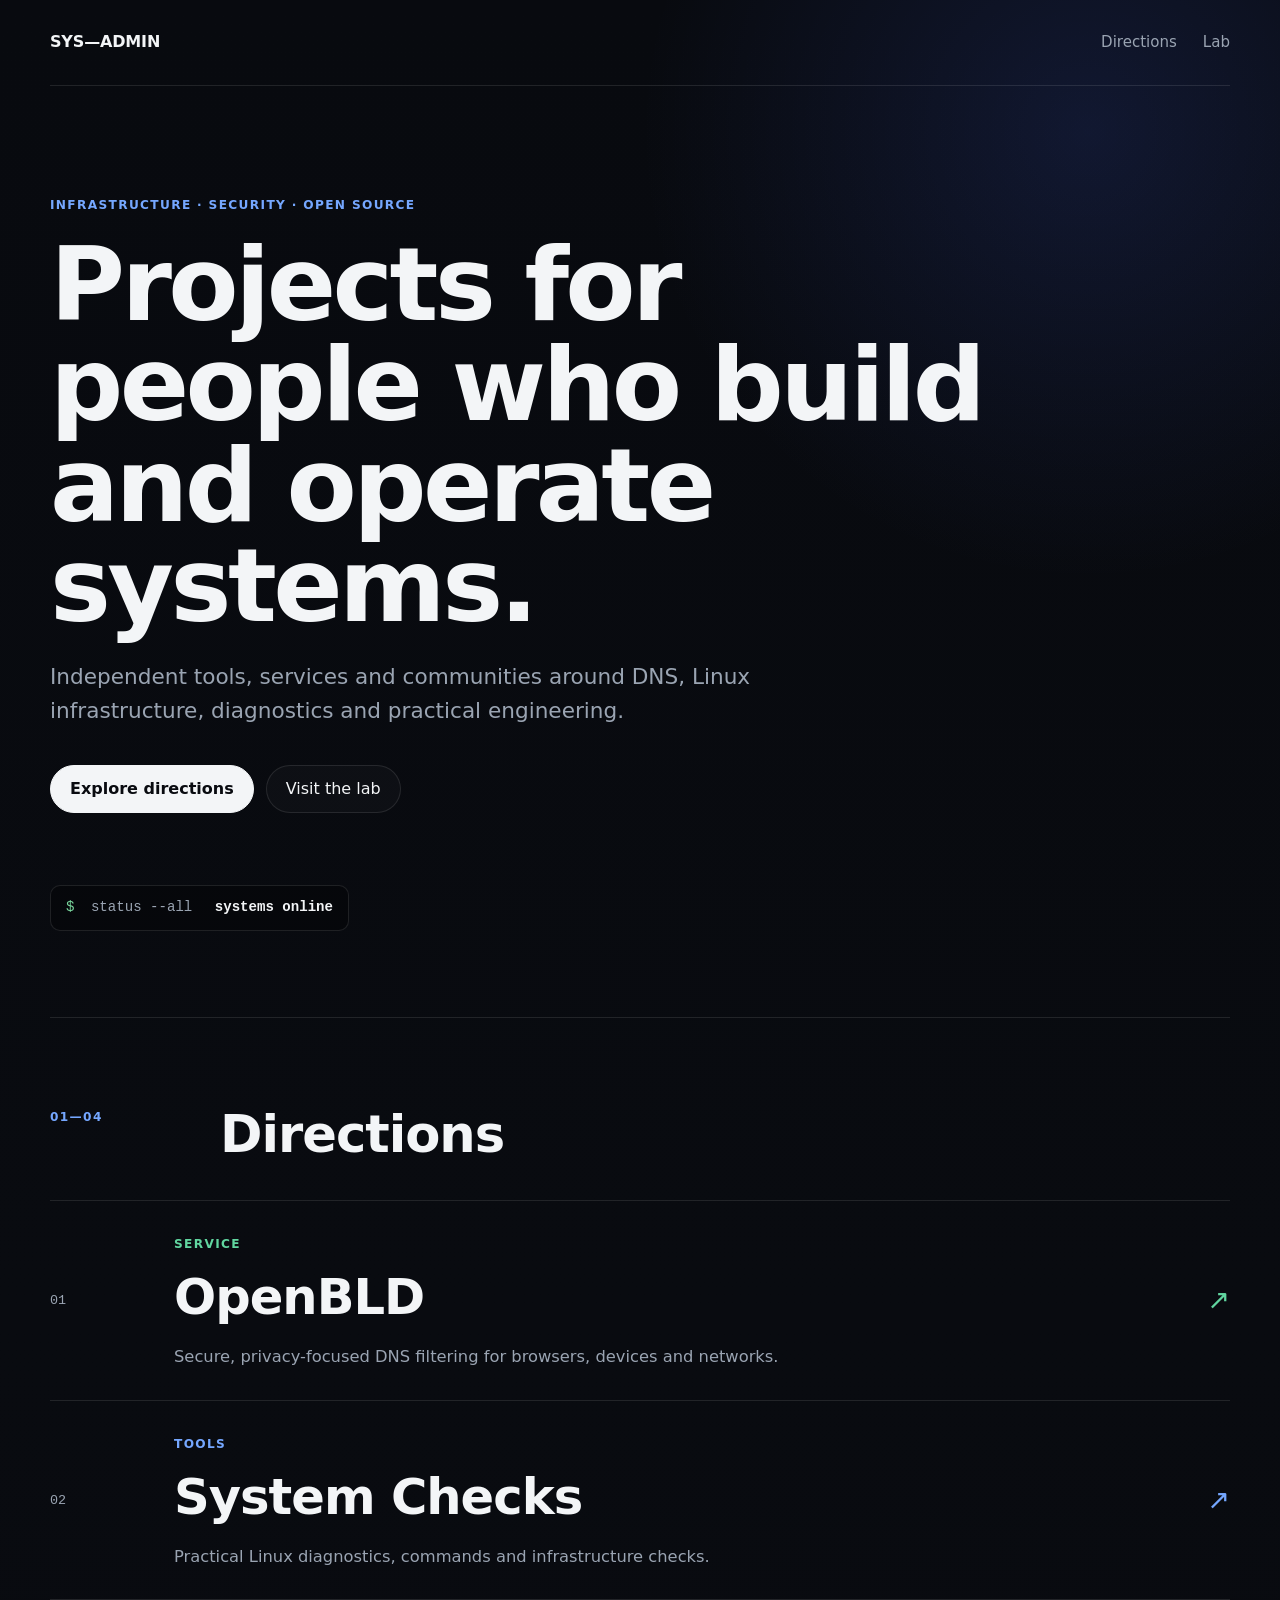
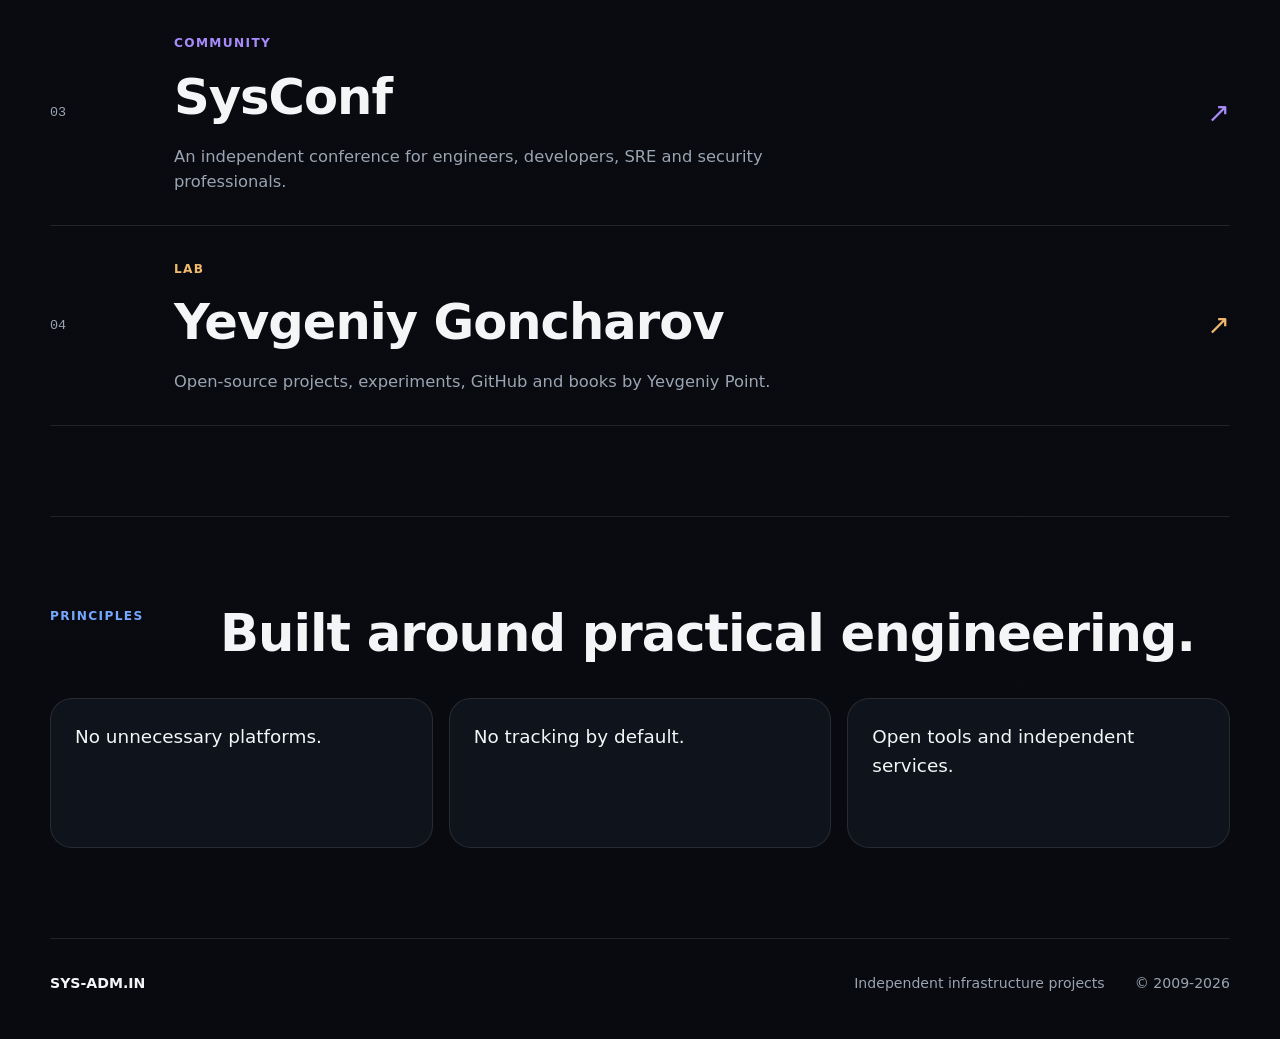
==== index.html @ a9f74b80 "SYS-ADM.IN landing" ====
<!doctype html>
<html lang="en">
<head>
  <meta charset="utf-8">
  <meta name="viewport" content="width=device-width,initial-scale=1">
  <title>SYS—ADMIN · Infrastructure, security and open source</title>
  <meta name="description" content="Independent infrastructure projects focused on DNS, Linux, security, open source and engineering communities.">
  <meta name="theme-color" content="#090b10">
  <link rel="canonical" href="https://sys-adm.in/">
  <meta property="og:type" content="website">
  <meta property="og:title" content="SYS—ADMIN">
  <meta property="og:description" content="Infrastructure projects for people who build and operate systems.">
  <meta property="og:url" content="https://sys-adm.in/">
  <meta name="twitter:card" content="summary_large_image">
  <link rel="stylesheet" href="styles.css">
  <script type="application/ld+json">
  {
    "@context": "https://schema.org",
    "@type": "Organization",
    "name": "SYS-ADMIN",
    "url": "https://sys-adm.in/",
    "sameAs": [
      "https://openbld.net/",
      "https://system-checks.org/",
      "https://sysconf.io/",
      "https://lab.sys-adm.in/"
    ]
  }
  </script>
</head>
<body>
  <header class="site-header shell">
    <a class="brand" href="/" aria-label="SYS-ADMIN home">SYS—ADMIN</a>
    <nav class="nav" aria-label="Primary navigation">
      <a href="#directions">Directions</a>
      <a href="https://lab.sys-adm.in/">Lab</a>
    </nav>
  </header>

  <main>
    <section class="hero shell">
      <div class="eyebrow">Infrastructure · Security · Open Source</div>
      <h1>Projects for people who build and operate systems.</h1>
      <p class="lead">Independent tools, services and communities around DNS, Linux infrastructure, diagnostics and practical engineering.</p>
      <div class="hero-actions">
        <a class="button button-primary" href="#directions">Explore directions</a>
        <a class="button" href="https://lab.sys-adm.in/">Visit the lab</a>
      </div>
      <div class="terminal" aria-hidden="true">
        <span>$</span> status --all
        <strong>systems online</strong>
      </div>
    </section>

    <section id="directions" class="directions shell">
      <div class="section-head">
        <span>01—04</span>
        <h2>Directions</h2>
      </div>

      <div class="direction-list">
        <a class="direction direction-openbld" href="https://openbld.net/">
          <span class="direction-index">01</span>
          <div>
            <span class="direction-kicker">Service</span>
            <h3>OpenBLD</h3>
            <p>Secure, privacy-focused DNS filtering for browsers, devices and networks.</p>
          </div>
          <span class="direction-arrow" aria-hidden="true">↗</span>
        </a>

        <a class="direction direction-checks" href="https://system-checks.org/">
          <span class="direction-index">02</span>
          <div>
            <span class="direction-kicker">Tools</span>
            <h3>System Checks</h3>
            <p>Practical Linux diagnostics, commands and infrastructure checks.</p>
          </div>
          <span class="direction-arrow" aria-hidden="true">↗</span>
        </a>

        <a class="direction direction-sysconf" href="https://sysconf.io/">
          <span class="direction-index">03</span>
          <div>
            <span class="direction-kicker">Community</span>
            <h3>SysConf</h3>
            <p>An independent conference for engineers, developers, SRE and security professionals.</p>
          </div>
          <span class="direction-arrow" aria-hidden="true">↗</span>
        </a>

        <a class="direction direction-lab" href="https://lab.sys-adm.in/">
          <span class="direction-index">04</span>
          <div>
            <span class="direction-kicker">Lab</span>
            <h3>Yevgeniy Goncharov</h3>
            <p>Open-source projects, experiments, GitHub and books by Yevgeniy Point.</p>
          </div>
          <span class="direction-arrow" aria-hidden="true">↗</span>
        </a>
      </div>
    </section>

    <section class="principles shell">
      <div class="section-head">
        <span>Principles</span>
        <h2>Built around practical engineering.</h2>
      </div>
      <div class="principle-grid">
        <p>No unnecessary platforms.</p>
        <p>No tracking by default.</p>
        <p>Open tools and independent services.</p>
      </div>
    </section>
  </main>

  <footer class="site-footer shell">
    <span>SYS-ADM.IN</span>
    <span>Independent infrastructure projects</span>
    <span>© 2009-2026</span>
  </footer>
</body>
</html>
---- styles.css ----
:root {
  color-scheme: dark;
  --bg: #090b10;
  --panel: #0f131b;
  --panel-hover: #141a24;
  --text: #f3f5f7;
  --muted: #9aa4b2;
  --line: rgba(255,255,255,.10);
  --accent: #75a7ff;
  --radius: 22px;
  --shell: 1180px;
}

* { box-sizing: border-box; }
html { scroll-behavior: smooth; }
body {
  margin: 0;
  min-width: 320px;
  background:
    radial-gradient(circle at 85% 5%, rgba(73,108,255,.14), transparent 28rem),
    linear-gradient(180deg, #080a0f 0%, var(--bg) 50%, #080a0f 100%);
  color: var(--text);
  font-family: ui-sans-serif, system-ui, -apple-system, BlinkMacSystemFont, "Segoe UI", sans-serif;
  line-height: 1.55;
  -webkit-font-smoothing: antialiased;
}

a { color: inherit; text-decoration: none; }
.shell { width: min(calc(100% - 40px), var(--shell)); margin-inline: auto; }

.site-header {
  min-height: 86px;
  display: flex;
  align-items: center;
  justify-content: space-between;
  border-bottom: 1px solid var(--line);
}
.brand { font-weight: 820; letter-spacing: -.01em; }
.nav { display: flex; gap: 26px; color: var(--muted); font-size: .94rem; }
.nav a:hover { color: var(--text); }

.hero { padding: 110px 0 86px; }
.eyebrow, .direction-kicker, .section-head > span {
  color: var(--accent);
  text-transform: uppercase;
  letter-spacing: .11em;
  font-size: .76rem;
  font-weight: 760;
}
.hero h1 {
  max-width: 1000px;
  margin: 20px 0 24px;
  font-size: clamp(3.4rem, 8vw, 7.2rem);
  line-height: .98;
  letter-spacing: -.035em;
}
.lead { max-width: 760px; margin: 0; color: var(--muted); font-size: clamp(1.08rem, 2vw, 1.35rem); }
.hero-actions { display: flex; flex-wrap: wrap; gap: 12px; margin-top: 38px; }
.button {
  display: inline-flex;
  align-items: center;
  min-height: 48px;
  padding: 0 19px;
  border: 1px solid var(--line);
  border-radius: 999px;
  color: var(--text);
  background: rgba(255,255,255,.025);
}
.button:hover { border-color: rgba(255,255,255,.25); background: rgba(255,255,255,.06); }
.button-primary { background: var(--text); color: var(--bg); border-color: var(--text); font-weight: 730; }
.terminal {
  margin-top: 72px;
  width: fit-content;
  padding: 12px 15px;
  border: 1px solid var(--line);
  border-radius: 10px;
  color: var(--muted);
  background: rgba(0,0,0,.28);
  font: .88rem/1.4 ui-monospace, SFMono-Regular, Menlo, Consolas, monospace;
}
.terminal span { color: #79d69d; margin-right: 8px; }
.terminal strong { color: var(--text); margin-left: 14px; font-weight: 650; }

.directions, .principles { padding: 90px 0; border-top: 1px solid var(--line); }
.section-head { display: grid; grid-template-columns: 150px 1fr; align-items: start; gap: 20px; margin-bottom: 38px; }
.section-head h2 { margin: 0; font-size: clamp(2rem, 4vw, 3.5rem); line-height: 1.05; letter-spacing: -.02em; }

.direction-list { border-top: 1px solid var(--line); }
.direction {
  --item-accent: var(--accent);
  display: grid;
  grid-template-columns: 100px 1fr 60px;
  gap: 24px;
  align-items: center;
  min-height: 190px;
  padding: 30px 0;
  border-bottom: 1px solid var(--line);
  transition: padding .2s ease, background .2s ease;
}
.direction:hover {
  padding-inline: 24px;
  background: linear-gradient(90deg, color-mix(in srgb, var(--item-accent) 9%, transparent), transparent 72%);
}
.direction-index { color: var(--muted); font: .84rem ui-monospace, SFMono-Regular, Menlo, monospace; }
.direction h3 { margin: 4px 0 8px; font-size: clamp(1.9rem, 4vw, 3.1rem); letter-spacing: -.02em; }
.direction p { max-width: 650px; margin: 0; color: var(--muted); font-size: 1.02rem; }
.direction-kicker { color: var(--item-accent); }
.direction-arrow { justify-self: end; color: var(--item-accent); font-size: 1.7rem; }
.direction-openbld { --item-accent: #61d6a0; }
.direction-checks { --item-accent: #75a7ff; }
.direction-sysconf { --item-accent: #a78bfa; }
.direction-lab { --item-accent: #f0b96d; }

.principle-grid { display: grid; grid-template-columns: repeat(3, 1fr); gap: 16px; }
.principle-grid p {
  min-height: 150px;
  margin: 0;
  padding: 24px;
  border: 1px solid var(--line);
  border-radius: var(--radius);
  background: var(--panel);
  font-size: 1.15rem;
}

.site-footer {
  display: grid;
  grid-template-columns: 1fr auto auto;
  gap: 30px;
  padding: 34px 0 44px;
  border-top: 1px solid var(--line);
  color: var(--muted);
  font-size: .88rem;
}
.site-footer span:first-child { color: var(--text); font-weight: 760; }

@media (max-width: 760px) {
  .shell { width: min(calc(100% - 28px), var(--shell)); }
  .site-header { min-height: 72px; }
  .nav a:first-child { display: none; }
  .hero { padding: 78px 0 64px; }
  .hero h1 { font-size: clamp(3rem, 16vw, 5rem); }
  .terminal { margin-top: 48px; width: 100%; overflow: hidden; white-space: nowrap; }
  .section-head { grid-template-columns: 1fr; gap: 10px; }
  .direction { grid-template-columns: 42px 1fr 28px; gap: 12px; min-height: 175px; }
  .direction:hover { padding-inline: 10px; }
  .principle-grid { grid-template-columns: 1fr; }
  .principle-grid p { min-height: auto; }
  .site-footer { grid-template-columns: 1fr; gap: 8px; }
}

@media (prefers-reduced-motion: reduce) {
  html { scroll-behavior: auto; }
  * { transition: none !important; }
}
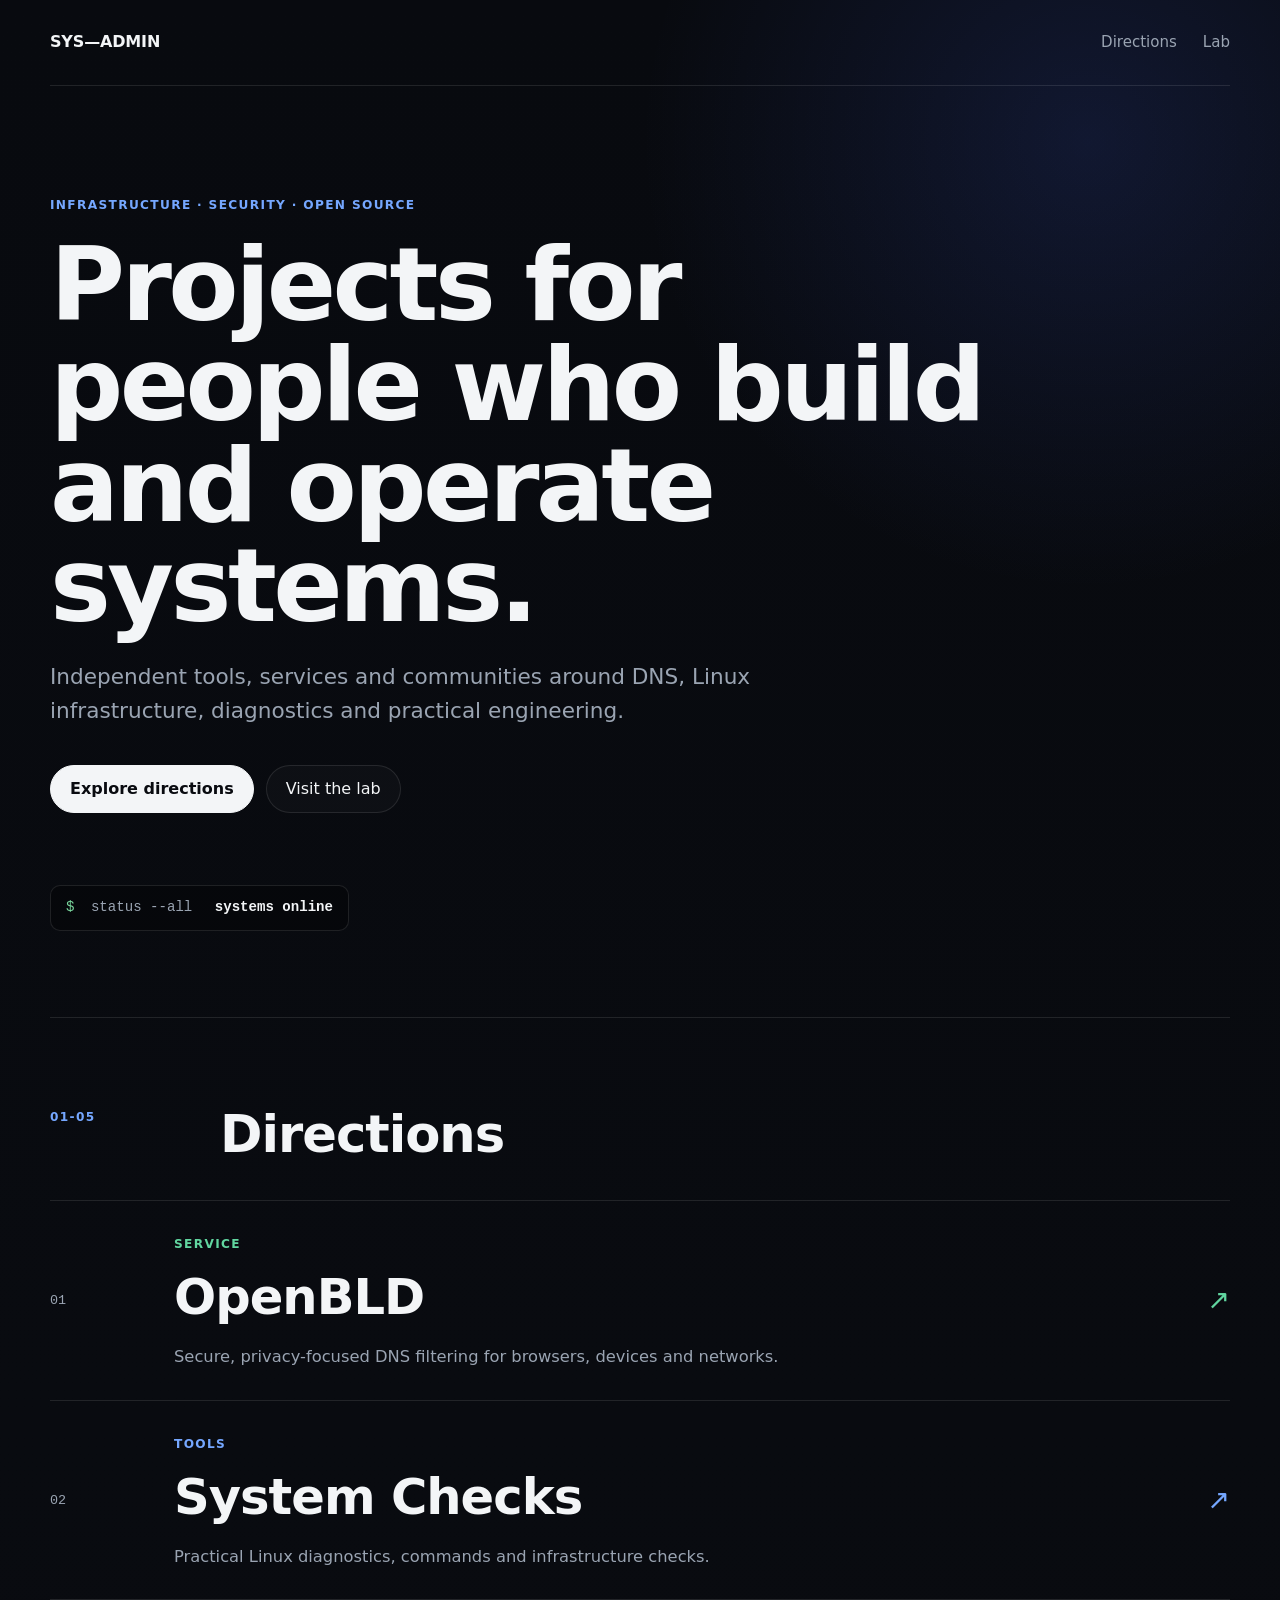
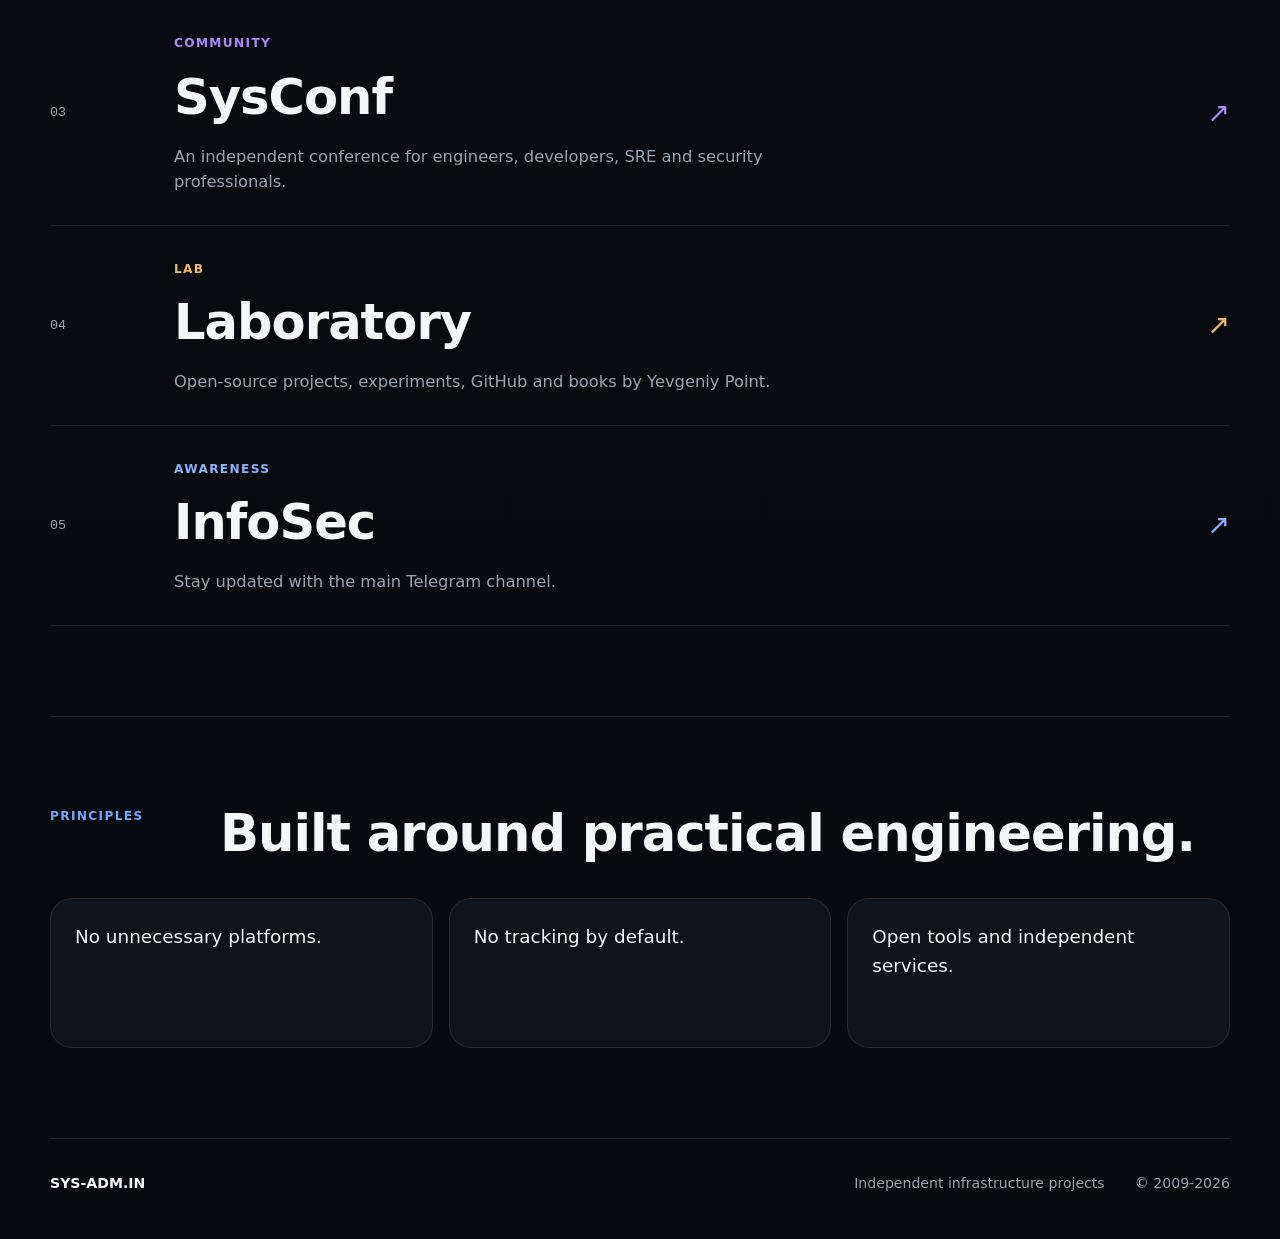
==== commit a4db1414: "+ + Optim content" ====
--- a/index.html
+++ b/index.html
@@ -54,7 +54,7 @@
 
     <section id="directions" class="directions shell">
       <div class="section-head">
-        <span>01—04</span>
+        <span>01-05</span>
         <h2>Directions</h2>
       </div>
 
@@ -93,12 +93,22 @@
           <span class="direction-index">04</span>
           <div>
             <span class="direction-kicker">Lab</span>
-            <h3>Yevgeniy Goncharov</h3>
+            <h3>Laboratory</h3>
             <p>Open-source projects, experiments, GitHub and books by Yevgeniy Point.</p>
           </div>
           <span class="direction-arrow" aria-hidden="true">↗</span>
         </a>
       </div>
+
+      <a class="direction direction-telegram" href="https://t.me/sysadm_in_channel">
+          <span class="direction-index">05</span>
+          <div>
+            <span class="direction-kicker">Awareness</span>
+            <h3>InfoSec</h3>
+            <p>Stay updated with the main Telegram channel.</p>
+          </div>
+          <span class="direction-arrow" aria-hidden="true">↗</span>
+        </a>
     </section>
 
     <section class="principles shell">
--- a/styles.css
+++ b/styles.css
@@ -109,6 +109,7 @@
 .direction-openbld { --item-accent: #61d6a0; }
 .direction-checks { --item-accent: #75a7ff; }
 .direction-sysconf { --item-accent: #a78bfa; }
+.direction-telegram { --item-accent: #8bb2fa; }
 .direction-lab { --item-accent: #f0b96d; }
 
 .principle-grid { display: grid; grid-template-columns: repeat(3, 1fr); gap: 16px; }
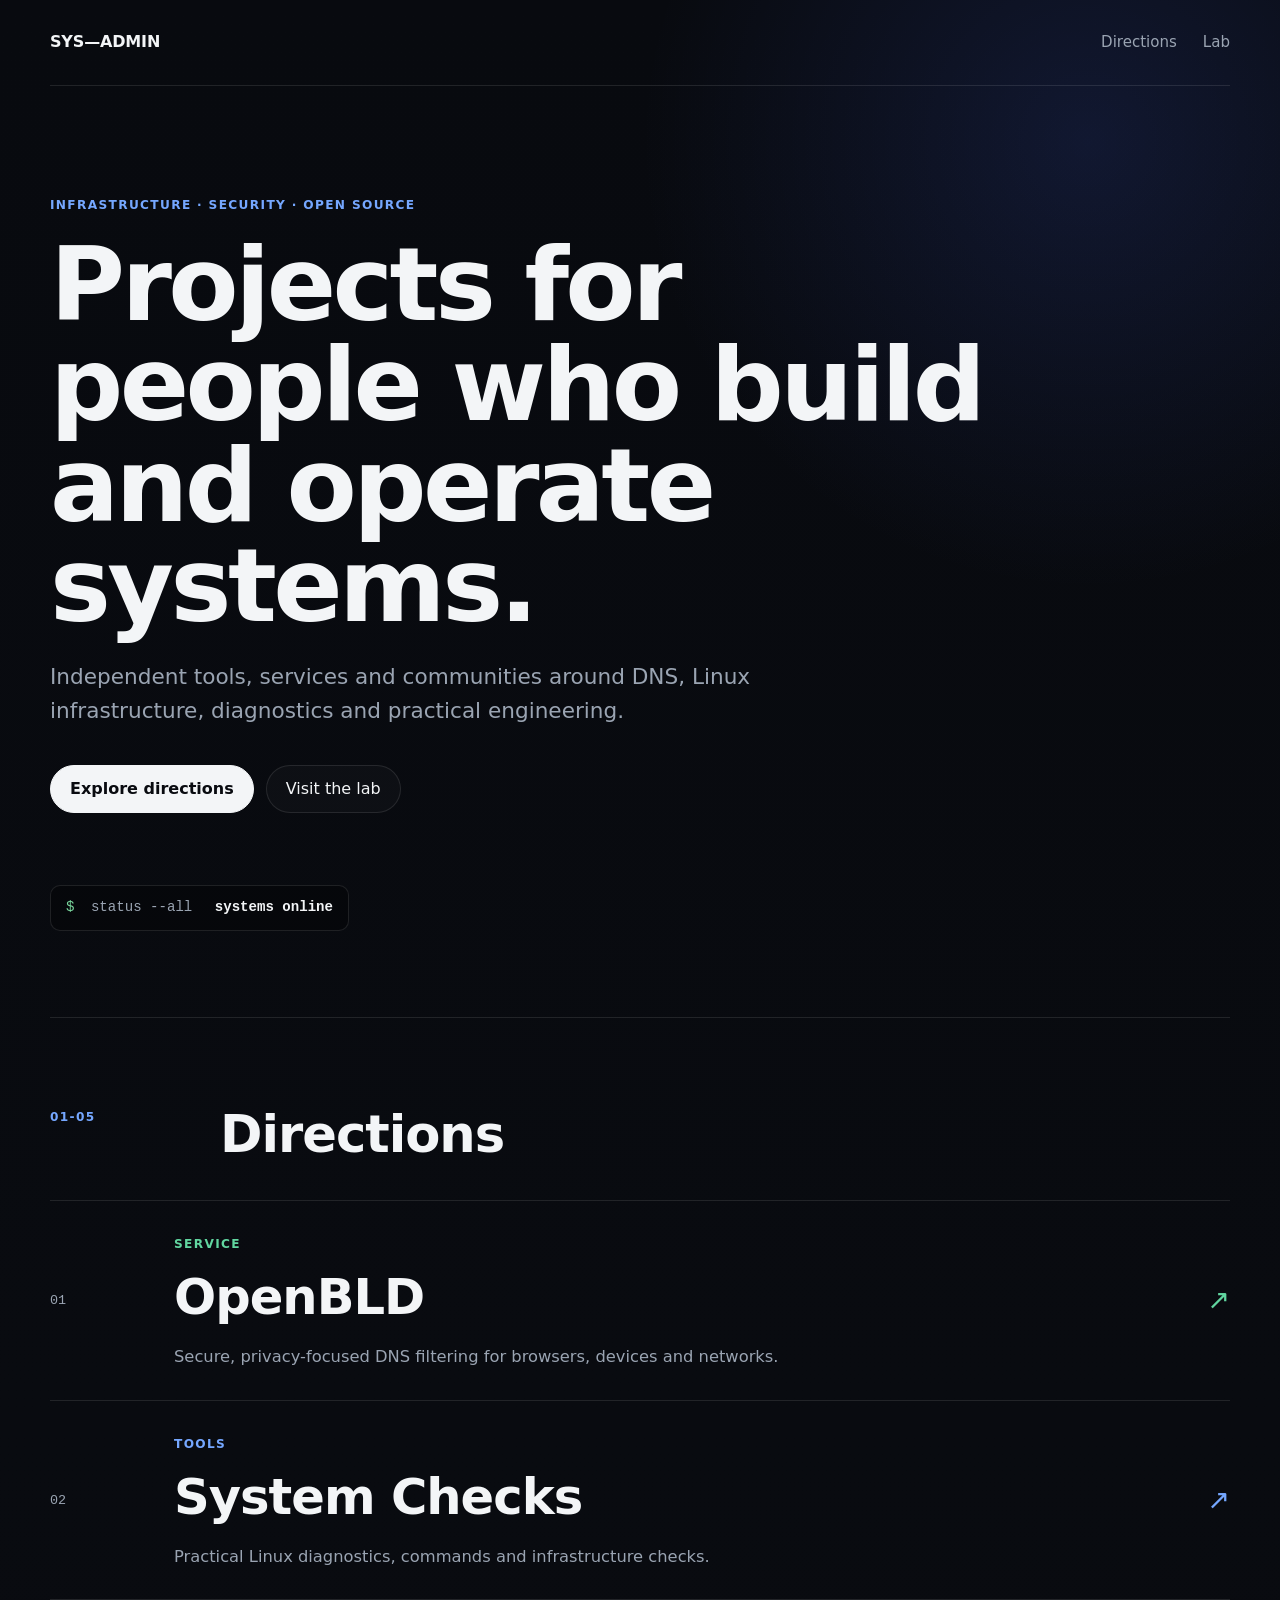
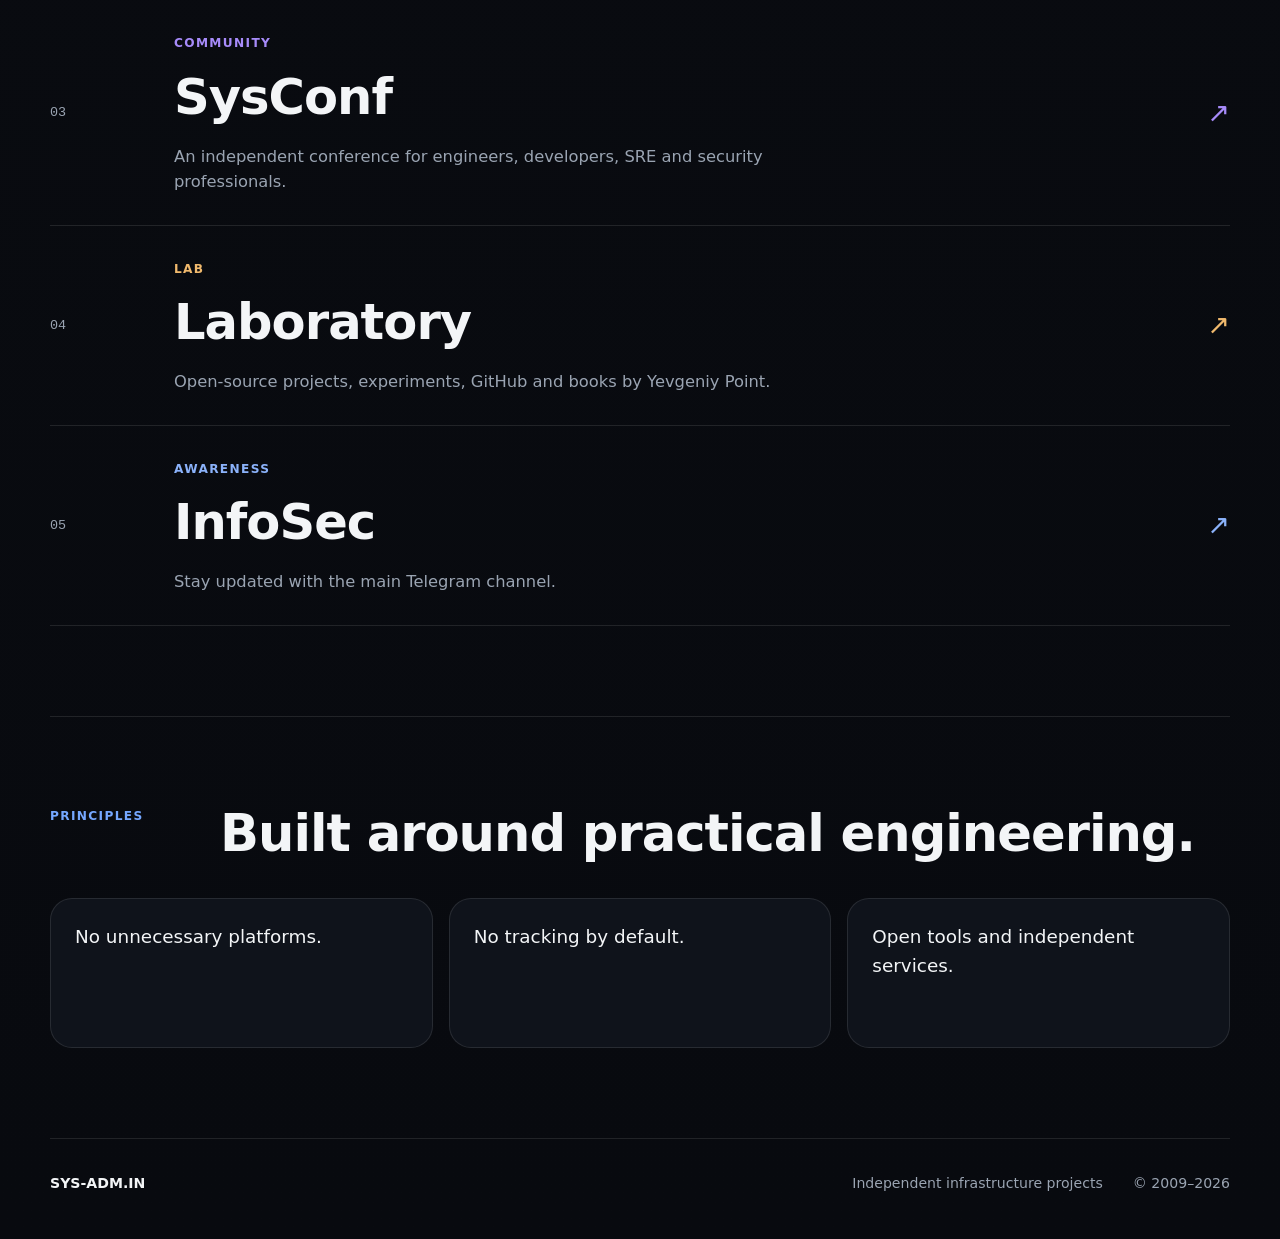
==== commit 9e958eee: "+ + Actual year" ====
--- a/index.html
+++ b/index.html
@@ -127,7 +127,7 @@
   <footer class="site-footer shell">
     <span>SYS-ADM.IN</span>
     <span>Independent infrastructure projects</span>
-    <span>© 2009-2026</span>
+    <span>© 2009–<script>document.write(new Date().getFullYear())</script></span>
   </footer>
 </body>
 </html>
